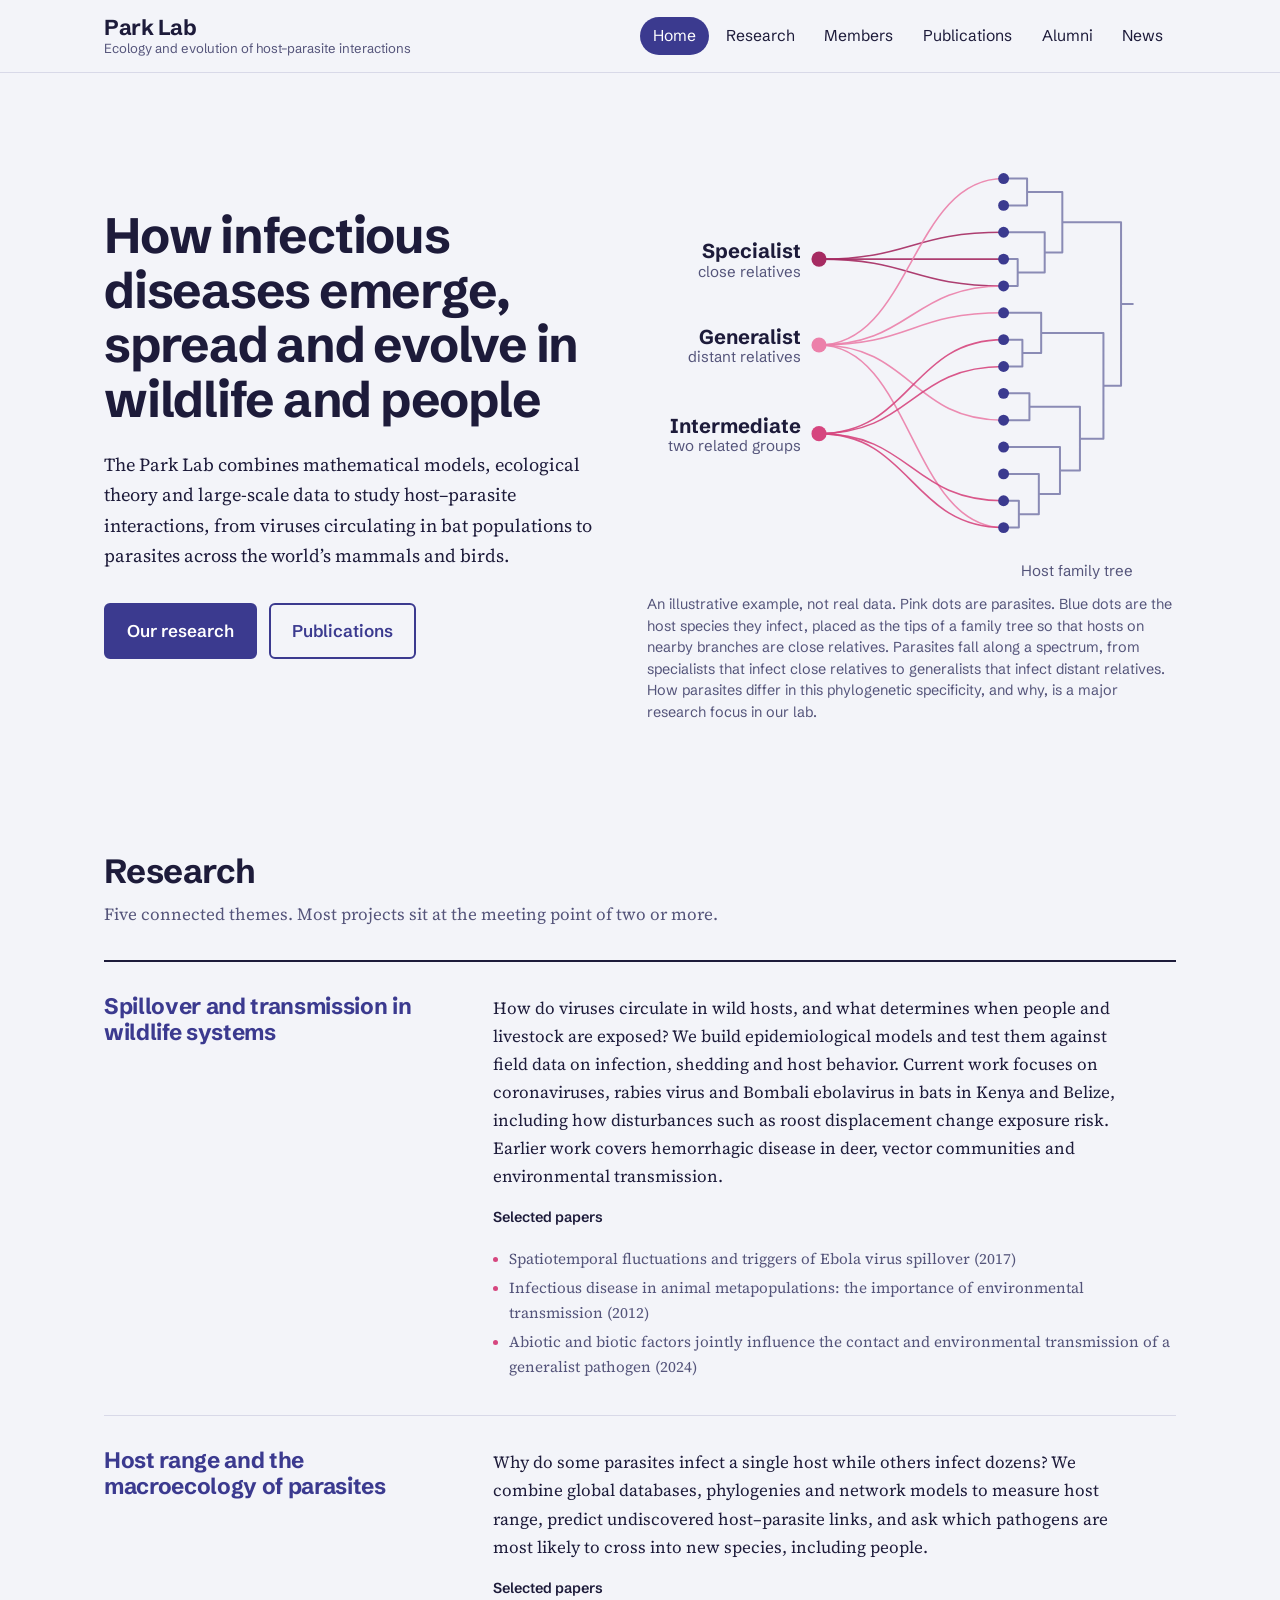
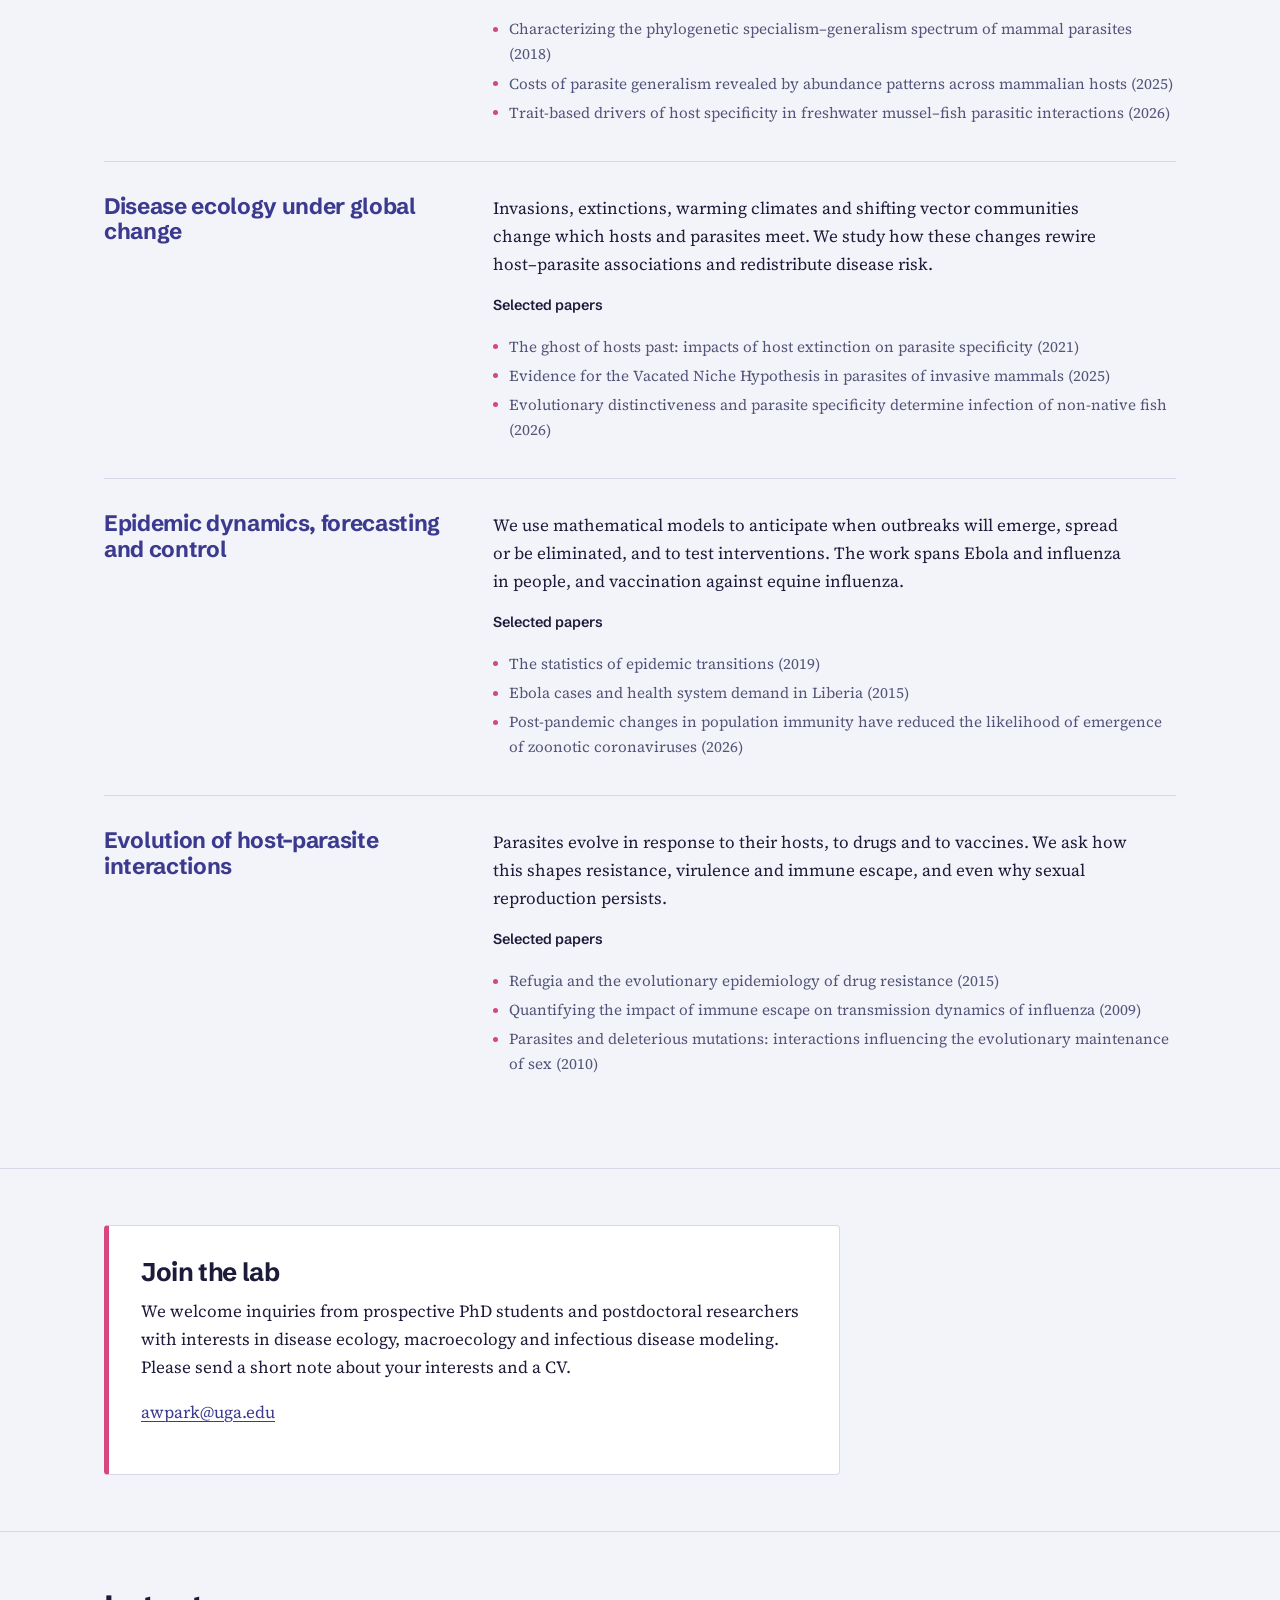
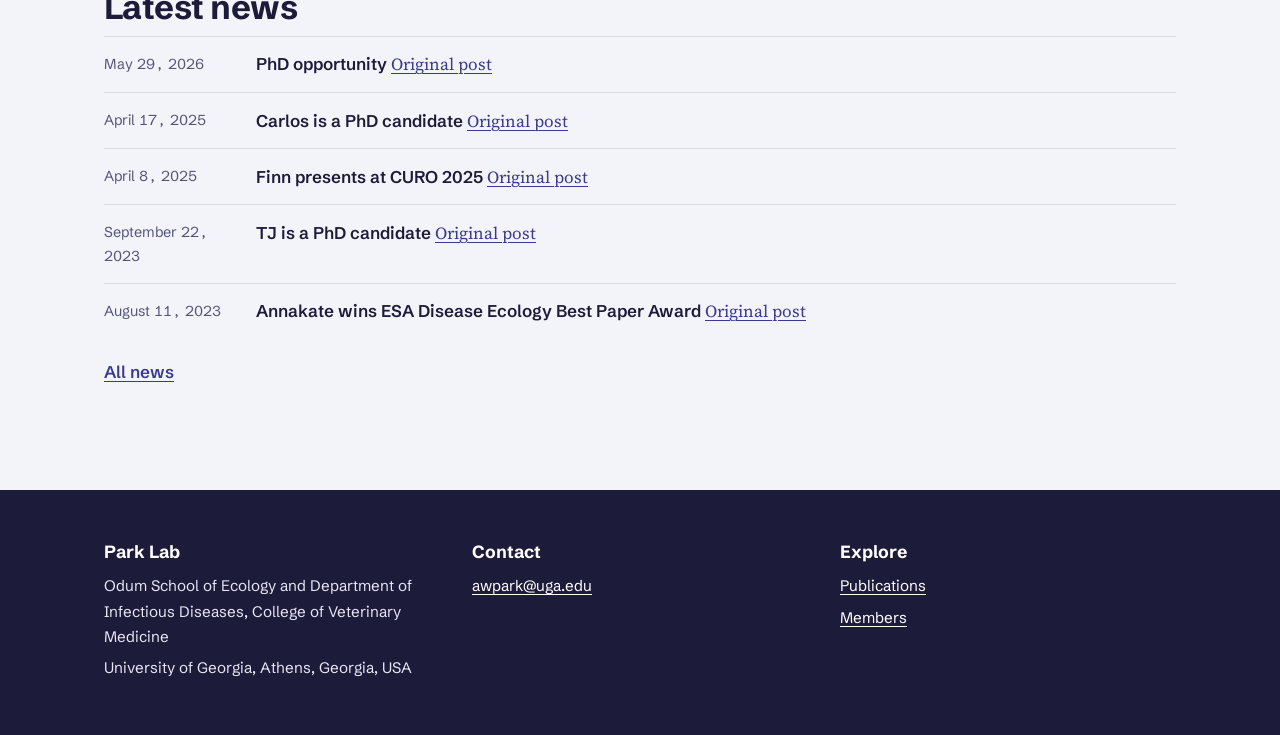
==== index.html @ bdc5aeef "initial site" ====
<!DOCTYPE html>
<html lang="en">
<head>
<meta charset="utf-8">
<meta name="viewport" content="width=device-width, initial-scale=1">
<title>Park Lab | Ecology and evolution of host–parasite interactions – University of Georgia</title>
<meta name="description" content="The Park Lab at the University of Georgia studies host–parasite interactions within hosts, in populations and communities, and across the globe.">
<link rel="icon" href="data:image/svg+xml,%3Csvg xmlns='http://www.w3.org/2000/svg' viewBox='0 0 32 32'%3E%3Ccircle cx='10' cy='16' r='7' fill='%23D6467F'/%3E%3Ccircle cx='23' cy='10' r='4' fill='%233B3A8F'/%3E%3Ccircle cx='23' cy='22' r='4' fill='%233B3A8F'/%3E%3C/svg%3E">
<link rel="preconnect" href="https://fonts.googleapis.com">
<link rel="preconnect" href="https://fonts.gstatic.com" crossorigin>
<link href="https://fonts.googleapis.com/css2?family=Schibsted+Grotesk:wght@500;600;700&family=Source+Serif+4:ital,opsz,wght@0,8..60,400;0,8..60,600;1,8..60,400&display=swap" rel="stylesheet">
<link rel="stylesheet" href="assets/style.css">
</head>
<body data-page="home">
<a class="skip" href="#main">Skip to content</a>
<header class="site-header" id="site-header"></header>

<main id="main" data-page="home">
  <section class="hero">
    <div class="wrap">
      <div>
        <h1>How infectious diseases emerge, spread and evolve in wildlife and people</h1>
        <p>The Park Lab combines mathematical models, ecological theory and large-scale data to study host–parasite interactions, from viruses circulating in bat populations to parasites across the world’s mammals and birds.</p>
        <div class="actions">
          <a class="btn primary" href="#research">Our research</a>
          <a class="btn secondary" href="publications.html">Publications</a>
        </div>
      </div>
      <figure class="net-figure">
<svg viewBox="0 0 630 520" role="img" aria-labelledby="net-title net-desc" xmlns="http://www.w3.org/2000/svg">
  <title id="net-title">Illustrative example of specialist, intermediate and generalist parasites</title>
  <desc id="net-desc">Fourteen host species are shown as the tips of an uneven family tree, so hosts on nearby branches are close relatives. A specialist parasite infects three hosts that sit together on one branch. An intermediate parasite infects two separate pairs of close relatives. A generalist parasite infects five hosts spread across the whole tree.</desc>
  <path class="n-tree" d="M453.0,40.0V72.0 M453.0,40.0H425.0 M453.0,72.0H425.0 M441.8,136.0V168.0 M441.8,136.0H425.0 M441.8,168.0H425.0 M474.0,104.0V152.0 M474.0,104.0H425.0 M474.0,152.0H441.8 M495.0,56.0V128.0 M495.0,56.0H453.0 M495.0,128.0H474.0 M447.4,232.0V264.0 M447.4,232.0H425.0 M447.4,264.0H425.0 M469.8,200.0V248.0 M469.8,200.0H425.0 M469.8,248.0H447.4 M455.8,296.0V328.0 M455.8,296.0H425.0 M455.8,328.0H425.0 M443.2,424.0V456.0 M443.2,424.0H425.0 M443.2,456.0H425.0 M467.0,392.0V440.0 M467.0,392.0H425.0 M467.0,440.0H443.2 M492.2,360.0V416.0 M492.2,360.0H425.0 M492.2,416.0H467.0 M516.0,312.0V388.0 M516.0,312.0H455.8 M516.0,388.0H492.2 M544.0,224.0V350.0 M544.0,224.0H469.8 M544.0,350.0H516.0 M565.0,92.0V287.0 M565.0,92.0H495.0 M565.0,287.0H544.0 M565.0,189.5h14"/>
  <g><path class="n-edge sp" d="M205,136.0 C315,136.0 315,104 425,104"/><path class="n-edge sp" d="M205,136.0 C315,136.0 315,136 425,136"/><path class="n-edge sp" d="M205,136.0 C315,136.0 315,168 425,168"/><path class="n-edge ge" d="M205,238.4 C315,238.4 315,40 425,40"/><path class="n-edge ge" d="M205,238.4 C315,238.4 315,168 425,168"/><path class="n-edge ge" d="M205,238.4 C315,238.4 315,200 425,200"/><path class="n-edge ge" d="M205,238.4 C315,238.4 315,328 425,328"/><path class="n-edge ge" d="M205,238.4 C315,238.4 315,456 425,456"/><path class="n-edge in" d="M205,344.0 C315,344.0 315,232 425,232"/><path class="n-edge in" d="M205,344.0 C315,344.0 315,264 425,264"/><path class="n-edge in" d="M205,344.0 C315,344.0 315,424 425,424"/><path class="n-edge in" d="M205,344.0 C315,344.0 315,456 425,456"/></g>
  <g><circle class="n-host" cx="425" cy="40" r="6.5"/><circle class="n-host" cx="425" cy="72" r="6.5"/><circle class="n-host" cx="425" cy="104" r="6.5"/><circle class="n-host" cx="425" cy="136" r="6.5"/><circle class="n-host" cx="425" cy="168" r="6.5"/><circle class="n-host" cx="425" cy="200" r="6.5"/><circle class="n-host" cx="425" cy="232" r="6.5"/><circle class="n-host" cx="425" cy="264" r="6.5"/><circle class="n-host" cx="425" cy="296" r="6.5"/><circle class="n-host" cx="425" cy="328" r="6.5"/><circle class="n-host" cx="425" cy="360" r="6.5"/><circle class="n-host" cx="425" cy="392" r="6.5"/><circle class="n-host" cx="425" cy="424" r="6.5"/><circle class="n-host" cx="425" cy="456" r="6.5"/></g>
  <g><circle class="n-par sp" cx="205" cy="136.0" r="9"/><circle class="n-par ge" cx="205" cy="238.4" r="9"/><circle class="n-par in" cx="205" cy="344.0" r="9"/></g>
  <text class="n-lab" x="183" y="135" text-anchor="end">Specialist</text><text class="n-sub" x="183" y="157" text-anchor="end">close relatives</text><text class="n-lab" x="183" y="237" text-anchor="end">Generalist</text><text class="n-sub" x="183" y="259" text-anchor="end">distant relatives</text><text class="n-lab" x="183" y="343" text-anchor="end">Intermediate</text><text class="n-sub" x="183" y="365" text-anchor="end">two related groups</text>
  <text class="n-sub" x="579" y="514" text-anchor="end">Host family tree</text>
</svg>
        <figcaption>An illustrative example, not real data. Pink dots are parasites. Blue dots are the host species they infect, placed as the tips of a family tree so that hosts on nearby branches are close relatives. Parasites fall along a spectrum, from specialists that infect close relatives to generalists that infect distant relatives. How parasites differ in this phylogenetic specificity, and why, is a major research focus in our lab.</figcaption>
      </figure>
    </div>
  </section>

  <section class="section" id="research">
    <div class="wrap">
      <h2 class="section-title">Research</h2>
      <p class="lede">Five connected themes. Most projects sit at the meeting point of two or more.</p>
      <!-- DRAFT: edit the themes in data/themes.js -->
      <div id="themes-list"></div>
    </div>
  </section>

  <section class="section" id="join">
    <div class="wrap">
      <div class="join">
        <h2>Join the lab</h2>
        <!-- DRAFT WORDING: replace with the text from your PhD opportunity post -->
        <p>We welcome inquiries from prospective PhD students and postdoctoral researchers with interests in disease ecology, macroecology and infectious disease modeling. Please send a short note about your interests and a CV.</p>
        <p><a href="mailto:awpark@uga.edu">awpark@uga.edu</a></p>
      </div>
    </div>
  </section>

  <section class="section">
    <div class="wrap">
      <h2 class="section-title">Latest news</h2>
      <ul class="news-list" id="latest-news"></ul>
      <a class="more" href="news.html">All news</a>
    </div>
  </section>
</main>

<footer class="site-footer" id="site-footer"></footer>
<script src="data/themes.js"></script>
<script src="data/people.js"></script>
<script src="data/news.js"></script>
<script src="data/publications.js"></script>
<script src="assets/site.js"></script>
</body>
</html>
---- assets/style.css ----
/* Park Lab site styles.
   Colors come from the hematoxylin (blue-violet) and eosin (pink) stains used on parasitology slides. */
:root {
  --glass: #F3F4F9;
  --panel: #FFFFFF;
  --ink: #1D1B3A;
  --muted: #54547A;
  --hema: #3B3A8F;
  --eosin: #D6467F;
  --eosin-deep: #A62B62;
  --line: #D8D9E8;
  --max: 1120px;
  --serif: "Source Serif 4", Georgia, "Times New Roman", serif;
  --sans: "Schibsted Grotesk", system-ui, -apple-system, "Segoe UI", Roboto, sans-serif;
}
*, *::before, *::after { box-sizing: border-box; }
html { scroll-behavior: smooth; }
body {
  margin: 0; background: var(--glass); color: var(--ink);
  font-family: var(--serif); font-size: 1.0625rem; line-height: 1.65;
  -webkit-font-smoothing: antialiased;
}
img { max-width: 100%; display: block; }
a { color: var(--hema); text-underline-offset: 3px; text-decoration-thickness: 1px; }
a:hover { color: var(--eosin-deep); }
:focus-visible { outline: 3px solid var(--eosin); outline-offset: 3px; border-radius: 2px; }
.skip { position: absolute; left: -999px; top: 0; background: var(--ink); color: #fff; padding: .6rem 1rem; z-index: 20; }
.skip:focus { left: 0; }
.wrap { max-width: var(--max); margin: 0 auto; padding: 0 1.5rem; }
h1, h2, h3, .sans { font-family: var(--sans); }
h1, h2, h3 { line-height: 1.15; letter-spacing: -0.015em; margin: 0; }

/* Header */
.site-header { border-bottom: 1px solid var(--line); background: var(--glass); }
.site-header .wrap { display: flex; align-items: center; justify-content: space-between; gap: 1rem; padding-top: 1rem; padding-bottom: 1rem; flex-wrap: wrap; }
.brand { text-decoration: none; color: var(--ink); display: flex; flex-direction: column; line-height: 1.15; }
.brand strong { font-family: var(--sans); font-size: 1.35rem; font-weight: 700; letter-spacing: -0.02em; }
.brand span { font-family: var(--sans); font-size: .82rem; color: var(--muted); }
.site-nav { display: flex; gap: .25rem; flex-wrap: wrap; font-family: var(--sans); font-size: .98rem; }
.site-nav a { text-decoration: none; color: var(--ink); padding: .4rem .8rem; border-radius: 999px; }
.site-nav a:hover { background: #E4E5F2; color: var(--ink); }
.site-nav a[aria-current="page"] { background: var(--hema); color: #fff; }

/* Page structure */
main { display: block; }
.page-head { padding: 3.5rem 0 1.5rem; }
.page-head h1 { font-size: clamp(2rem, 4vw, 2.9rem); font-weight: 700; }
.page-head p { max-width: 42rem; color: var(--muted); margin: .9rem 0 0; font-size: 1.1rem; }
.section { padding: 3.5rem 0; }
.section + .section { border-top: 1px solid var(--line); }
.section-title { font-size: clamp(1.6rem, 3vw, 2.1rem); font-weight: 700; margin-bottom: .6rem; }
.lede { max-width: 40rem; color: var(--muted); margin: 0 0 2rem; }

/* Hero */
.hero { padding: 4.5rem 0 4.5rem; }
.hero .wrap { display: grid; grid-template-columns: minmax(0, 1fr) minmax(0, 1.05fr); gap: 2.5rem; align-items: center; }
.hero h1 { font-size: clamp(2.1rem, 3.9vw, 3.1rem); font-weight: 700; letter-spacing: -0.025em; line-height: 1.1; }
.hero p { font-size: 1.15rem; max-width: 34rem; margin: 1.4rem 0 0; }
.actions { display: flex; gap: .8rem; flex-wrap: wrap; margin-top: 2rem; }
.btn { font-family: var(--sans); font-weight: 600; text-decoration: none; padding: .75rem 1.3rem; border-radius: 6px; border: 2px solid var(--hema); display: inline-block; }
.btn.primary { background: var(--hema); color: #fff; }
.btn.primary:hover { background: var(--ink); border-color: var(--ink); color: #fff; }
.btn.secondary { color: var(--hema); background: transparent; }
.btn.secondary:hover { background: var(--hema); color: #fff; }
.net-figure { margin: 0; }
.net-figure svg { width: 100%; height: auto; display: block; }
.net-figure figcaption { font-family: var(--sans); font-size: .9rem; line-height: 1.5; color: var(--muted); margin-top: .8rem; max-width: 34rem; }
.n-tree { fill: none; stroke: #8A8BB5; stroke-width: 2.4; stroke-linecap: round; stroke-linejoin: round; }
.n-edge { fill: none; stroke-width: 1.9; opacity: .9; }
/* Three shades of the same pink: deeper = more specific */
.n-edge.sp { stroke: #A62B62; }
.n-edge.in { stroke: #D6467F; }
.n-edge.ge { stroke: #EC80AA; }
.n-host { fill: var(--hema); }
.n-par.sp { fill: #A62B62; }
.n-par.in { fill: #D6467F; }
.n-par.ge { fill: #EC80AA; }
.n-lab { font-family: var(--sans); font-weight: 700; font-size: 24px; fill: var(--ink); }
.n-sub { font-family: var(--sans); font-size: 18px; fill: var(--muted); }

/* Themes */
.theme { display: grid; grid-template-columns: minmax(0, 1fr) minmax(0, 2fr); gap: 1.5rem 3rem; padding: 2rem 0; border-top: 1px solid var(--line); }
.theme:first-of-type { border-top: 2px solid var(--ink); }
.theme h3 { font-size: 1.4rem; font-weight: 700; color: var(--hema); }
.theme p { margin: 0 0 1rem; max-width: 40rem; }
.papers { list-style: none; margin: 0; padding: 0; font-size: .95rem; color: var(--muted); }
.papers li { margin: .25rem 0; padding-left: 1rem; position: relative; }
.papers li::before { content: ""; position: absolute; left: 0; top: .7em; width: 5px; height: 5px; border-radius: 50%; background: var(--eosin); }
.papers-label { font-family: var(--sans); font-size: .9rem; font-weight: 600; margin: 0 0 .3rem; color: var(--ink); }

/* Join band */
.join { background: var(--panel); border: 1px solid var(--line); border-left: 5px solid var(--eosin); padding: 2rem; border-radius: 4px; max-width: 46rem; }
.join h2 { font-size: 1.6rem; margin-bottom: .6rem; }
.join p { margin: 0 0 1rem; }

/* News */
.news-list { list-style: none; padding: 0; margin: 0; }
.news-list li { display: grid; grid-template-columns: 8.5rem minmax(0, 1fr); gap: 1rem; padding: .85rem 0; border-top: 1px solid var(--line); }
.news-list time { font-family: var(--sans); font-size: .9rem; color: var(--muted); font-variant-numeric: tabular-nums; padding-top: .15rem; }
.news-list .t { font-weight: 600; font-family: var(--sans); }
.news-list details summary { cursor: pointer; font-family: var(--sans); font-weight: 600; }
.news-list .body { margin: .5rem 0 0; color: var(--ink); }
.year-heading { font-family: var(--sans); font-size: 1.3rem; font-weight: 700; color: var(--hema); margin: 2.5rem 0 .6rem; }
.more { font-family: var(--sans); font-weight: 600; margin-top: 1.2rem; display: inline-block; }

/* People */
.people-grid { display: grid; grid-template-columns: repeat(auto-fill, minmax(260px, 1fr)); gap: 2.5rem 2rem; }
.person .photo, .alum .photo, .pi .photo { background: #E4E5F2; overflow: hidden; }
.person .photo { aspect-ratio: 4 / 5; border-radius: 4px; margin-bottom: 1rem; }
.photo img { width: 100%; height: 100%; object-fit: cover; }
.initials { width: 100%; height: 100%; display: grid; place-items: center; font-family: var(--sans); font-weight: 700; font-size: 2.6rem; color: var(--hema); letter-spacing: .02em; }
.person h3 { font-size: 1.3rem; }
.role { font-family: var(--sans); font-size: .92rem; color: var(--eosin-deep); font-weight: 600; margin: .15rem 0 .6rem; }
.person p { margin: 0 0 .6rem; font-size: 1rem; }
.links { font-family: var(--sans); font-size: .92rem; display: flex; flex-wrap: wrap; gap: .3rem 1rem; }
.pi { display: grid; grid-template-columns: minmax(200px, 300px) minmax(0, 1fr); gap: 2.5rem; margin-bottom: 3.5rem; padding-bottom: 3.5rem; border-bottom: 1px solid var(--line); }
.pi .photo { aspect-ratio: 4 / 5; border-radius: 4px; }
.pi h3 { font-size: 1.8rem; }
.pi p { font-size: 1.1rem; }
.alum-group { margin-top: 2.5rem; }
.alum-group h2 { font-size: 1.4rem; margin-bottom: 1rem; color: var(--hema); }
.alum-grid { display: grid; grid-template-columns: repeat(auto-fill, minmax(340px, 1fr)); gap: 1.6rem 2.5rem; }
.alum { display: grid; grid-template-columns: 64px minmax(0, 1fr); gap: 1rem; align-items: start; }
.alum .photo { width: 64px; height: 64px; border-radius: 50%; }
.alum .initials { font-size: 1.15rem; }
.alum h3 { font-size: 1.05rem; }
.alum .role { margin: 0 0 .3rem; }
.alum p { margin: 0; font-size: .96rem; line-height: 1.55; }
.alum p.next { margin-top: .45rem; font-family: var(--sans); font-size: .9rem; line-height: 1.45; }
.alum p.next strong { color: var(--eosin-deep); }

/* Publications */
.pub-tools { display: flex; align-items: center; gap: 1rem; flex-wrap: wrap; margin: 0 0 1rem; font-family: var(--sans); }
.pub-tools input { font: inherit; padding: .7rem 1rem; border: 2px solid var(--line); border-radius: 6px; background: var(--panel); min-width: min(100%, 22rem); color: var(--ink); }
.pub-tools input:focus-visible { border-color: var(--hema); outline-offset: 2px; }
.pub-count { color: var(--muted); font-size: .95rem; }
.year-block { display: grid; grid-template-columns: 5.5rem minmax(0, 1fr); gap: 1rem; padding: 1.4rem 0; border-top: 1px solid var(--line); }
.year-block h2 { font-size: 1.35rem; color: var(--hema); position: sticky; top: 1rem; align-self: start; }
.pubs { list-style: none; margin: 0; padding: 0; }
.pubs li { margin: 0 0 1rem; font-size: 1rem; line-height: 1.55; max-width: 48rem; }
.pubs .ptitle { font-weight: 600; }
.pubs .pauth { color: var(--muted); }
.pubs a.doi { font-family: var(--sans); font-size: .82rem; font-weight: 600; margin-left: .25rem; padding: 0 .4rem; border: 1px solid var(--line); border-radius: 4px; text-decoration: none; background: var(--panel); }
.pubs a.doi:hover { border-color: var(--eosin-deep); }
.empty { padding: 2rem 0; color: var(--muted); }

/* Footer */
.site-footer { background: var(--ink); color: #E6E6F5; margin-top: 3rem; padding: 3rem 0; font-family: var(--sans); font-size: .95rem; }
.site-footer a { color: #fff; }
.site-footer a:hover { color: #FFB3D0; }
.site-footer .wrap { display: grid; grid-template-columns: repeat(auto-fit, minmax(240px, 1fr)); gap: 2rem; }
.site-footer strong { display: block; font-size: 1.1rem; margin-bottom: .4rem; color: #fff; }
.site-footer p { margin: 0 0 .4rem; }

@media (max-width: 820px) {
  .hero .wrap, .theme, .pi { grid-template-columns: 1fr; }
  .pi .photo { max-width: 260px; }
  .year-block { grid-template-columns: 1fr; gap: .4rem; }
  .year-block h2 { position: static; }
  .news-list li { grid-template-columns: 1fr; gap: .1rem; }
  .theme { gap: .8rem; }
}
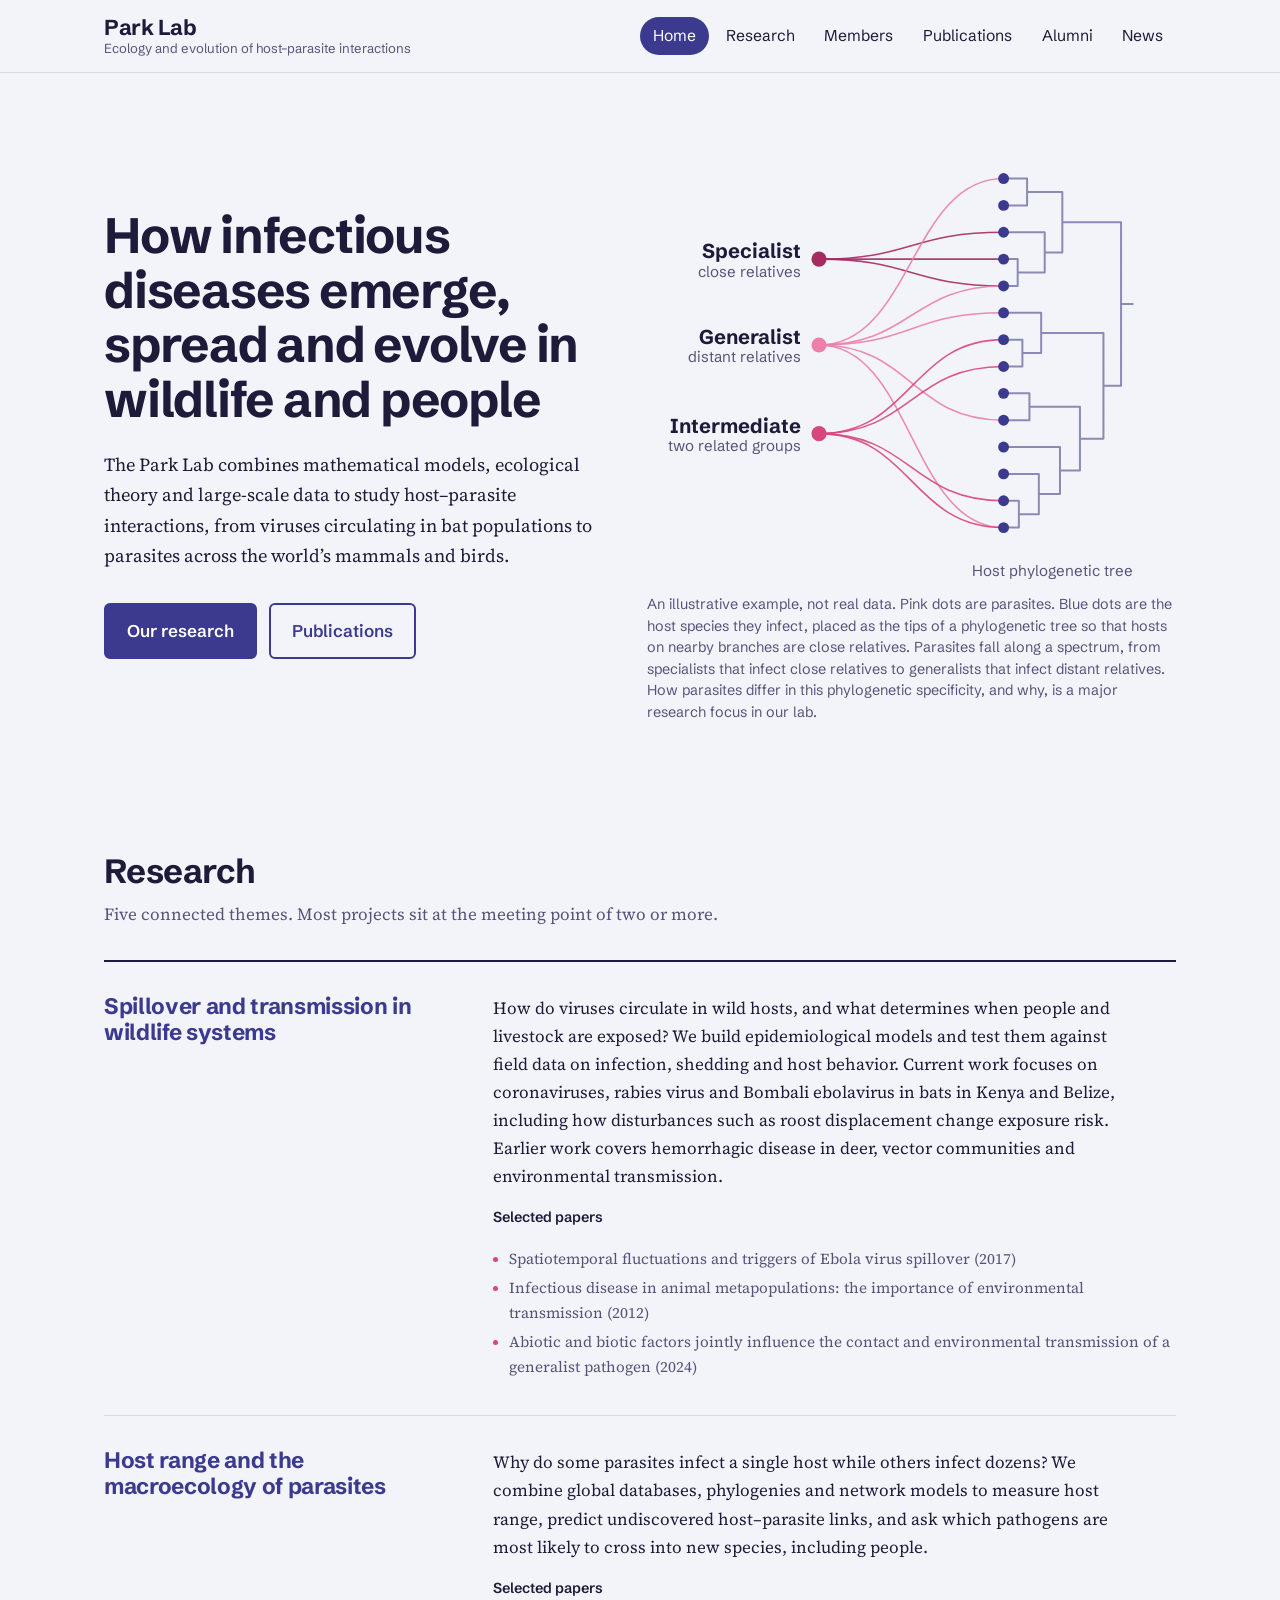
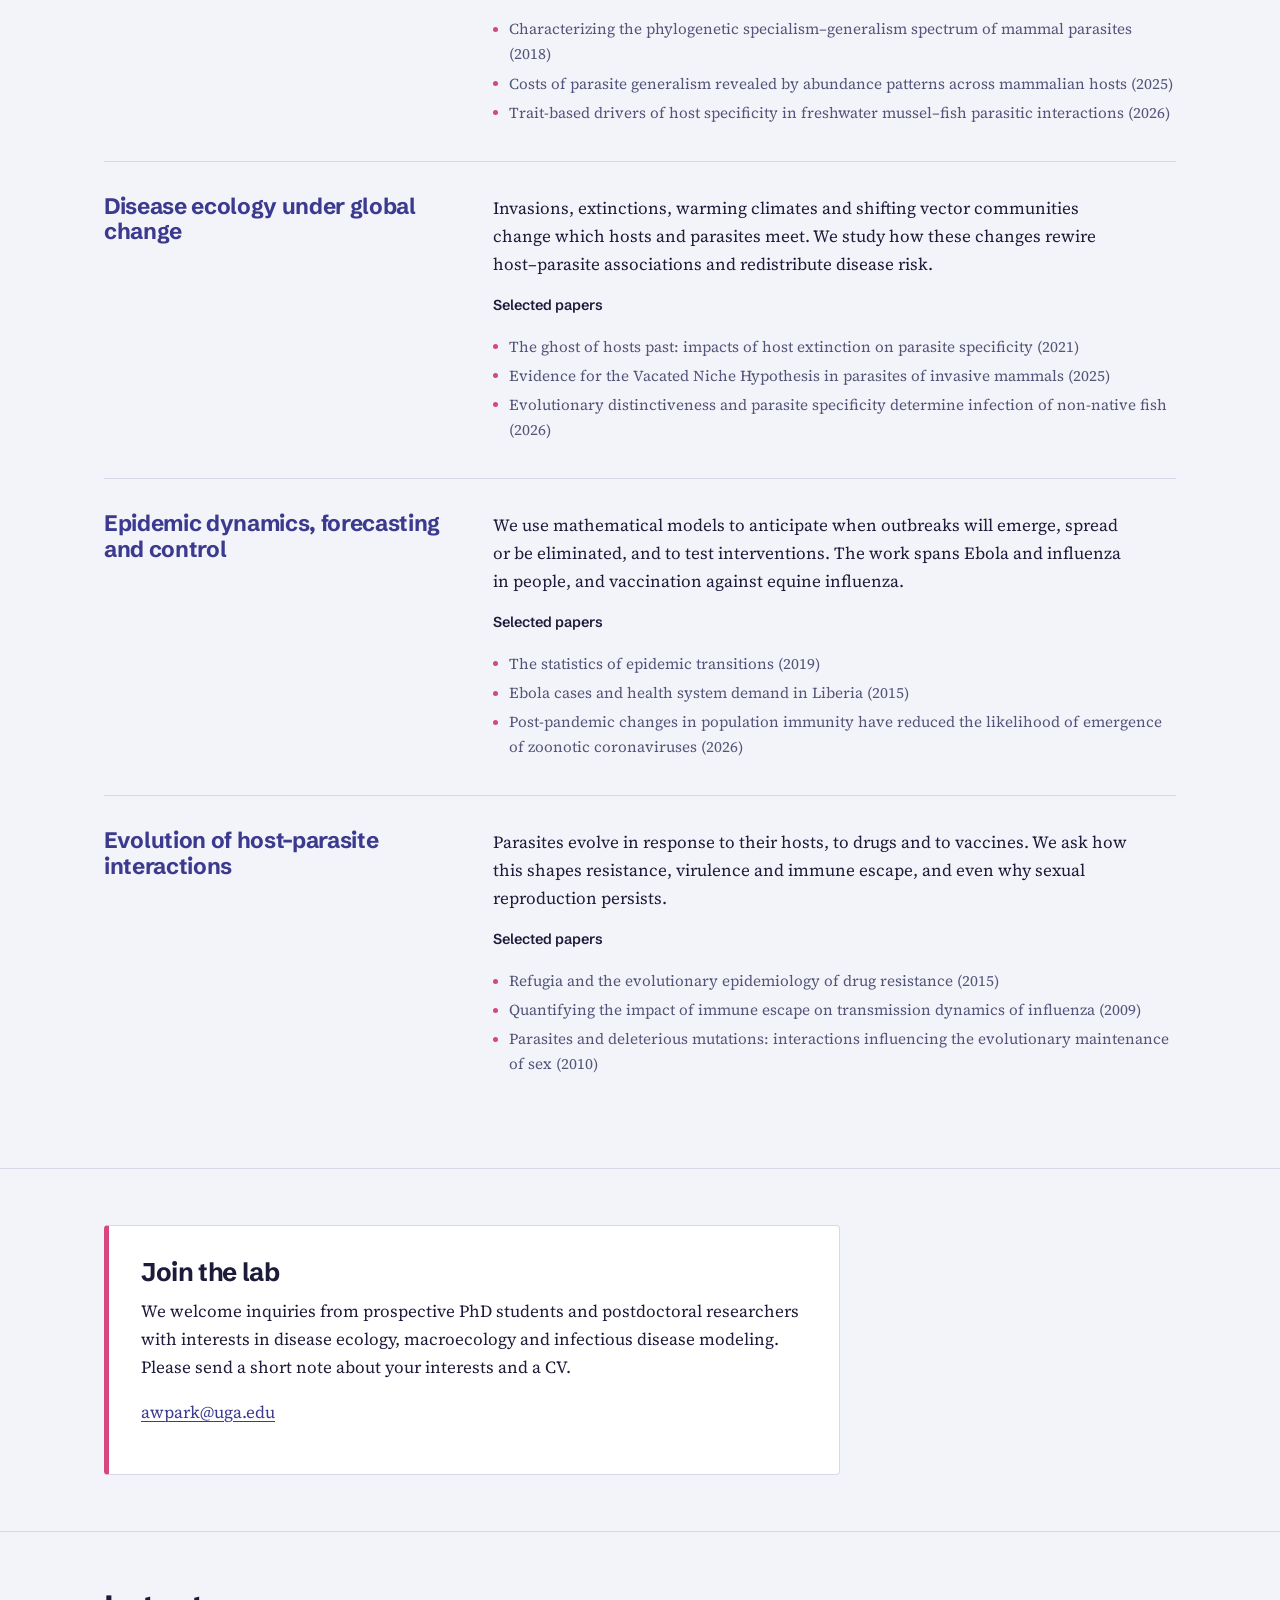
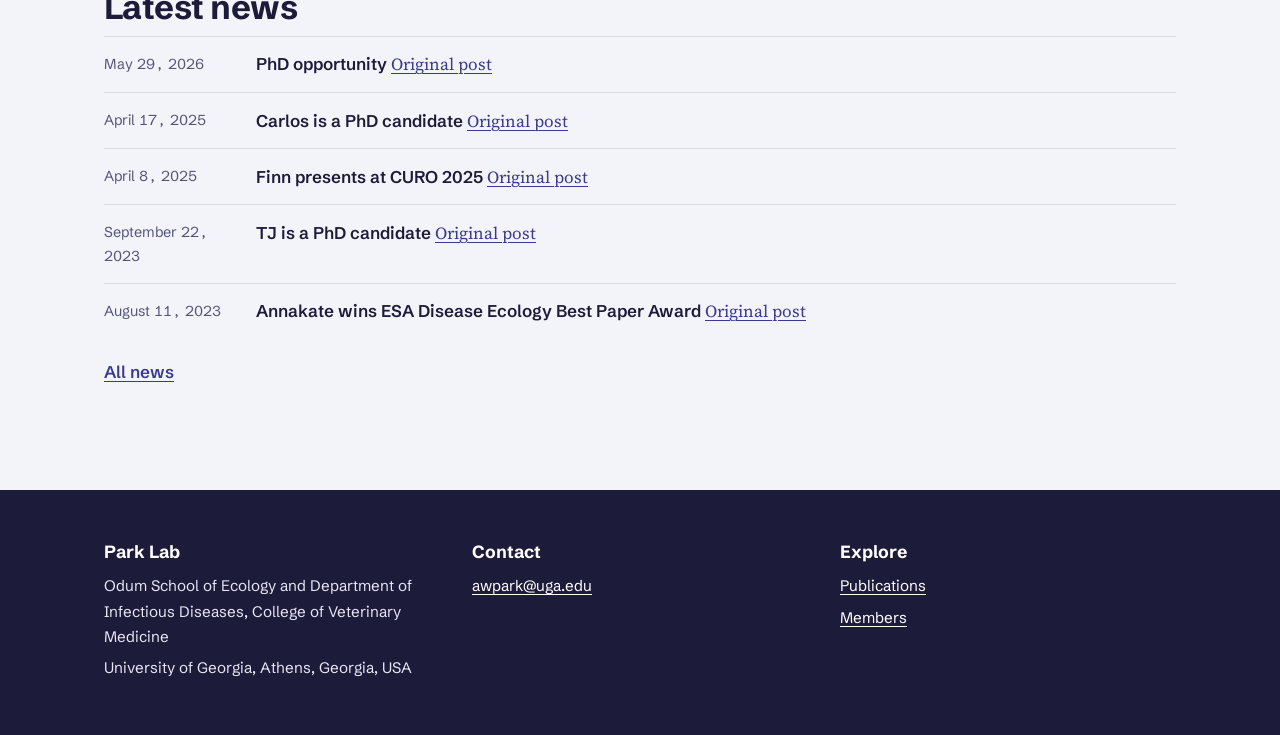
==== commit b2652da6: "replaced "family tree" with "phylogenetic tree"" ====
--- a/index.html
+++ b/index.html
@@ -29,15 +29,15 @@
       <figure class="net-figure">
 <svg viewBox="0 0 630 520" role="img" aria-labelledby="net-title net-desc" xmlns="http://www.w3.org/2000/svg">
   <title id="net-title">Illustrative example of specialist, intermediate and generalist parasites</title>
-  <desc id="net-desc">Fourteen host species are shown as the tips of an uneven family tree, so hosts on nearby branches are close relatives. A specialist parasite infects three hosts that sit together on one branch. An intermediate parasite infects two separate pairs of close relatives. A generalist parasite infects five hosts spread across the whole tree.</desc>
+  <desc id="net-desc">Fourteen host species are shown as the tips of an uneven phylogenetic tree, so hosts on nearby branches are close relatives. A specialist parasite infects three hosts that sit together on one branch. An intermediate parasite infects two separate pairs of close relatives. A generalist parasite infects five hosts spread across the whole tree.</desc>
   <path class="n-tree" d="M453.0,40.0V72.0 M453.0,40.0H425.0 M453.0,72.0H425.0 M441.8,136.0V168.0 M441.8,136.0H425.0 M441.8,168.0H425.0 M474.0,104.0V152.0 M474.0,104.0H425.0 M474.0,152.0H441.8 M495.0,56.0V128.0 M495.0,56.0H453.0 M495.0,128.0H474.0 M447.4,232.0V264.0 M447.4,232.0H425.0 M447.4,264.0H425.0 M469.8,200.0V248.0 M469.8,200.0H425.0 M469.8,248.0H447.4 M455.8,296.0V328.0 M455.8,296.0H425.0 M455.8,328.0H425.0 M443.2,424.0V456.0 M443.2,424.0H425.0 M443.2,456.0H425.0 M467.0,392.0V440.0 M467.0,392.0H425.0 M467.0,440.0H443.2 M492.2,360.0V416.0 M492.2,360.0H425.0 M492.2,416.0H467.0 M516.0,312.0V388.0 M516.0,312.0H455.8 M516.0,388.0H492.2 M544.0,224.0V350.0 M544.0,224.0H469.8 M544.0,350.0H516.0 M565.0,92.0V287.0 M565.0,92.0H495.0 M565.0,287.0H544.0 M565.0,189.5h14"/>
   <g><path class="n-edge sp" d="M205,136.0 C315,136.0 315,104 425,104"/><path class="n-edge sp" d="M205,136.0 C315,136.0 315,136 425,136"/><path class="n-edge sp" d="M205,136.0 C315,136.0 315,168 425,168"/><path class="n-edge ge" d="M205,238.4 C315,238.4 315,40 425,40"/><path class="n-edge ge" d="M205,238.4 C315,238.4 315,168 425,168"/><path class="n-edge ge" d="M205,238.4 C315,238.4 315,200 425,200"/><path class="n-edge ge" d="M205,238.4 C315,238.4 315,328 425,328"/><path class="n-edge ge" d="M205,238.4 C315,238.4 315,456 425,456"/><path class="n-edge in" d="M205,344.0 C315,344.0 315,232 425,232"/><path class="n-edge in" d="M205,344.0 C315,344.0 315,264 425,264"/><path class="n-edge in" d="M205,344.0 C315,344.0 315,424 425,424"/><path class="n-edge in" d="M205,344.0 C315,344.0 315,456 425,456"/></g>
   <g><circle class="n-host" cx="425" cy="40" r="6.5"/><circle class="n-host" cx="425" cy="72" r="6.5"/><circle class="n-host" cx="425" cy="104" r="6.5"/><circle class="n-host" cx="425" cy="136" r="6.5"/><circle class="n-host" cx="425" cy="168" r="6.5"/><circle class="n-host" cx="425" cy="200" r="6.5"/><circle class="n-host" cx="425" cy="232" r="6.5"/><circle class="n-host" cx="425" cy="264" r="6.5"/><circle class="n-host" cx="425" cy="296" r="6.5"/><circle class="n-host" cx="425" cy="328" r="6.5"/><circle class="n-host" cx="425" cy="360" r="6.5"/><circle class="n-host" cx="425" cy="392" r="6.5"/><circle class="n-host" cx="425" cy="424" r="6.5"/><circle class="n-host" cx="425" cy="456" r="6.5"/></g>
   <g><circle class="n-par sp" cx="205" cy="136.0" r="9"/><circle class="n-par ge" cx="205" cy="238.4" r="9"/><circle class="n-par in" cx="205" cy="344.0" r="9"/></g>
   <text class="n-lab" x="183" y="135" text-anchor="end">Specialist</text><text class="n-sub" x="183" y="157" text-anchor="end">close relatives</text><text class="n-lab" x="183" y="237" text-anchor="end">Generalist</text><text class="n-sub" x="183" y="259" text-anchor="end">distant relatives</text><text class="n-lab" x="183" y="343" text-anchor="end">Intermediate</text><text class="n-sub" x="183" y="365" text-anchor="end">two related groups</text>
-  <text class="n-sub" x="579" y="514" text-anchor="end">Host family tree</text>
+  <text class="n-sub" x="579" y="514" text-anchor="end">Host phylogenetic tree</text>
 </svg>
-        <figcaption>An illustrative example, not real data. Pink dots are parasites. Blue dots are the host species they infect, placed as the tips of a family tree so that hosts on nearby branches are close relatives. Parasites fall along a spectrum, from specialists that infect close relatives to generalists that infect distant relatives. How parasites differ in this phylogenetic specificity, and why, is a major research focus in our lab.</figcaption>
+        <figcaption>An illustrative example, not real data. Pink dots are parasites. Blue dots are the host species they infect, placed as the tips of a phylogenetic tree so that hosts on nearby branches are close relatives. Parasites fall along a spectrum, from specialists that infect close relatives to generalists that infect distant relatives. How parasites differ in this phylogenetic specificity, and why, is a major research focus in our lab.</figcaption>
       </figure>
     </div>
   </section>
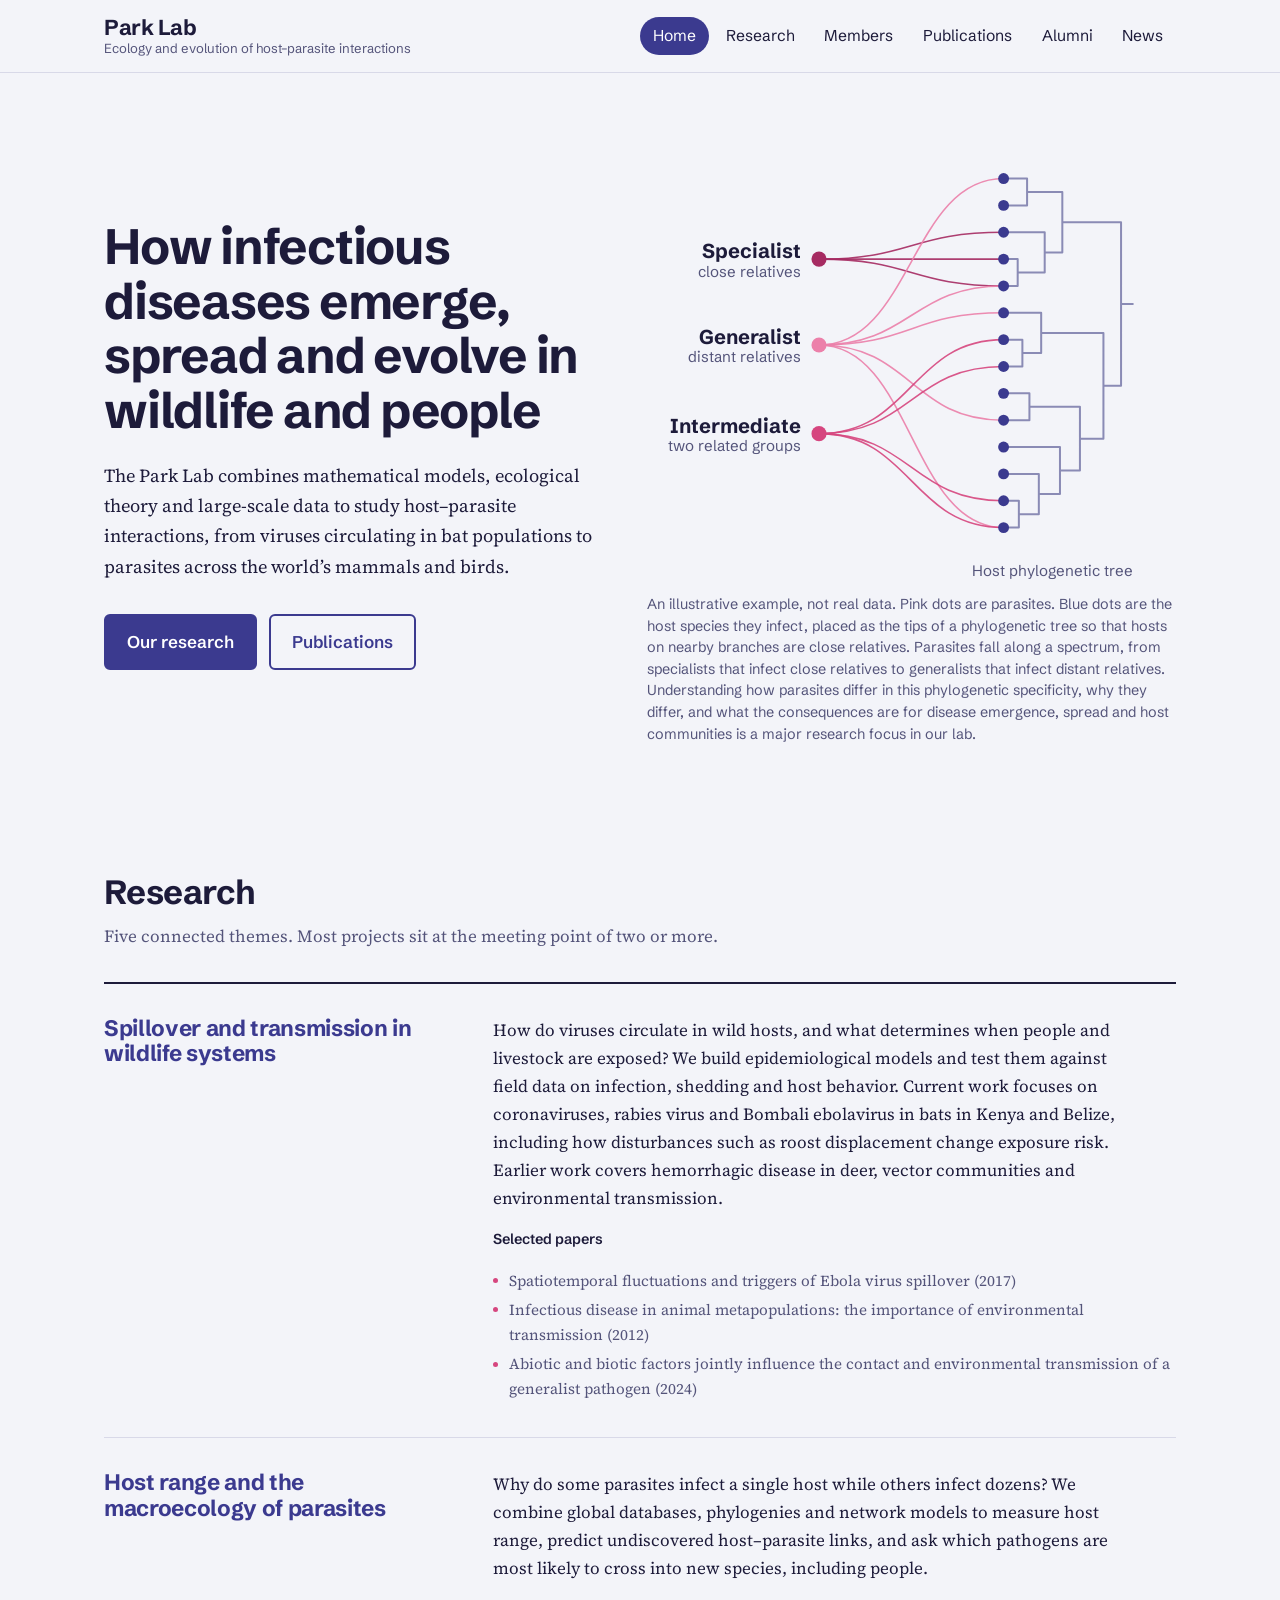
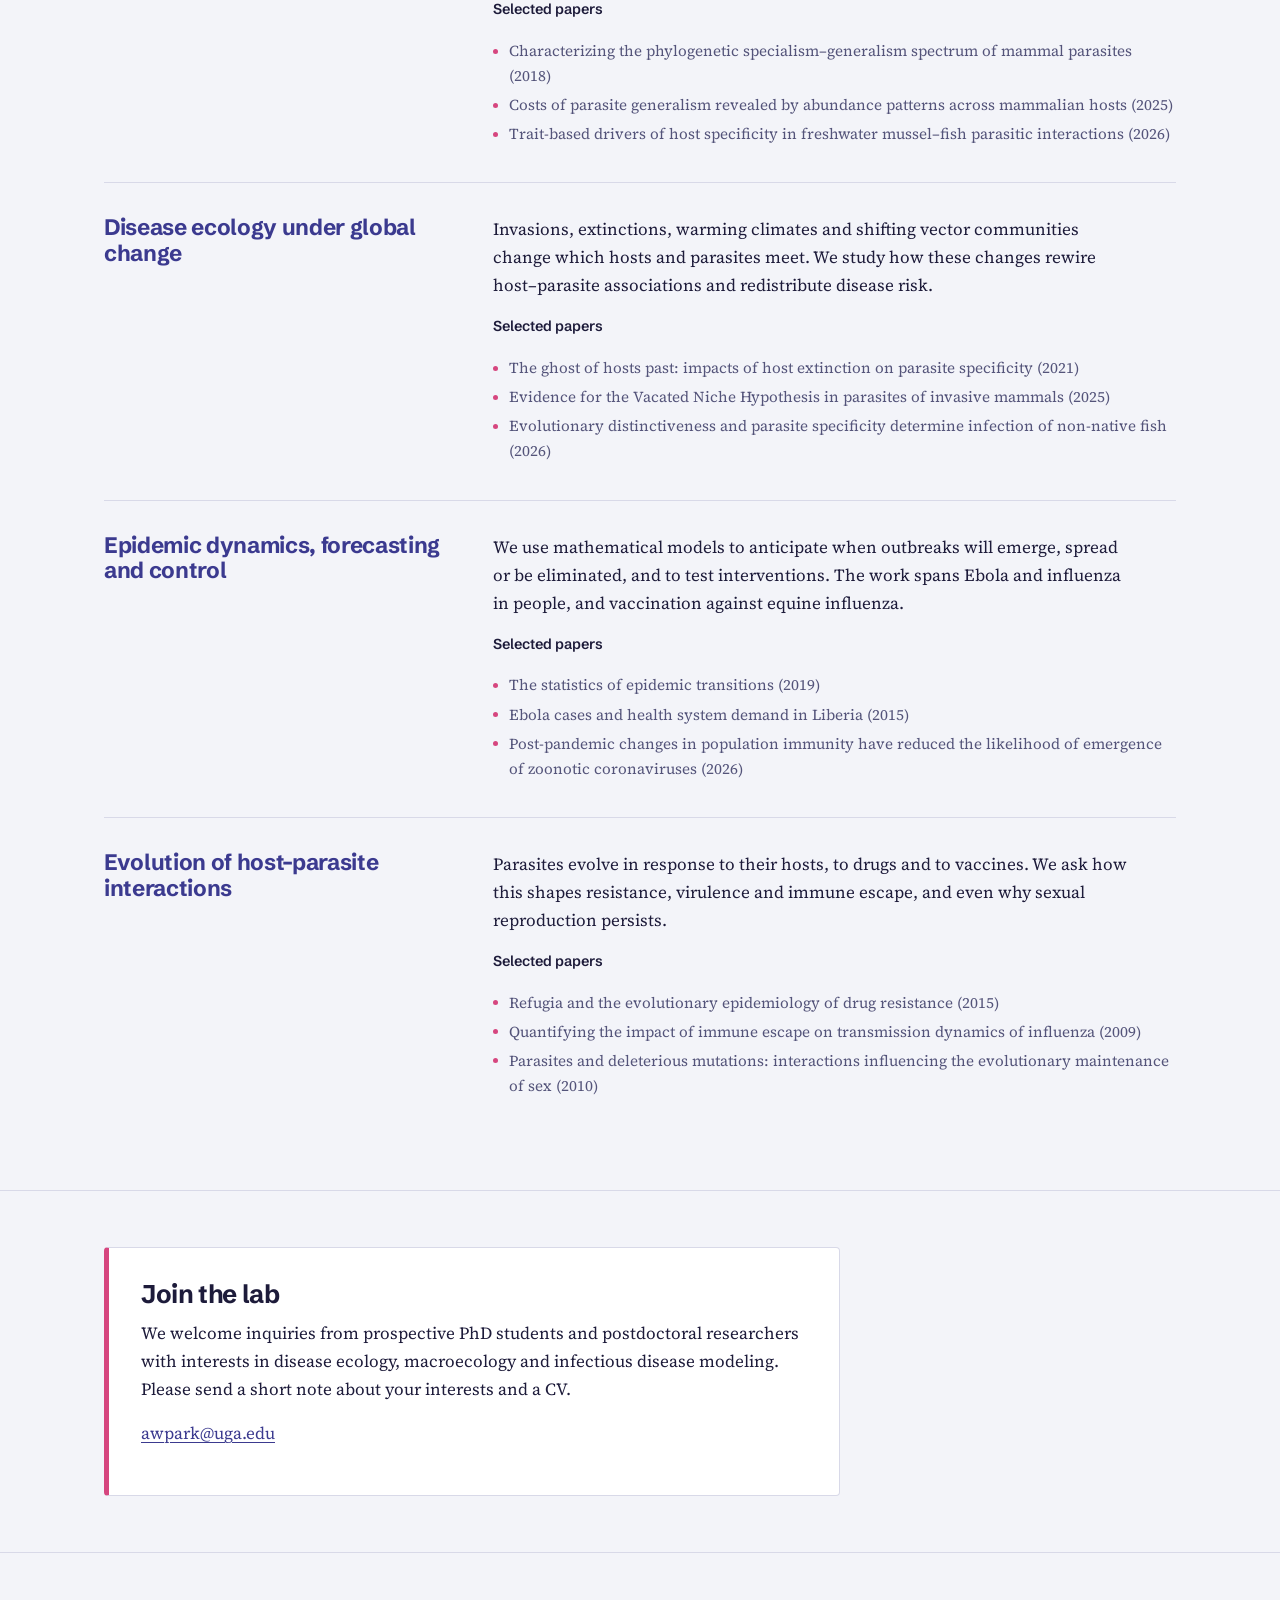
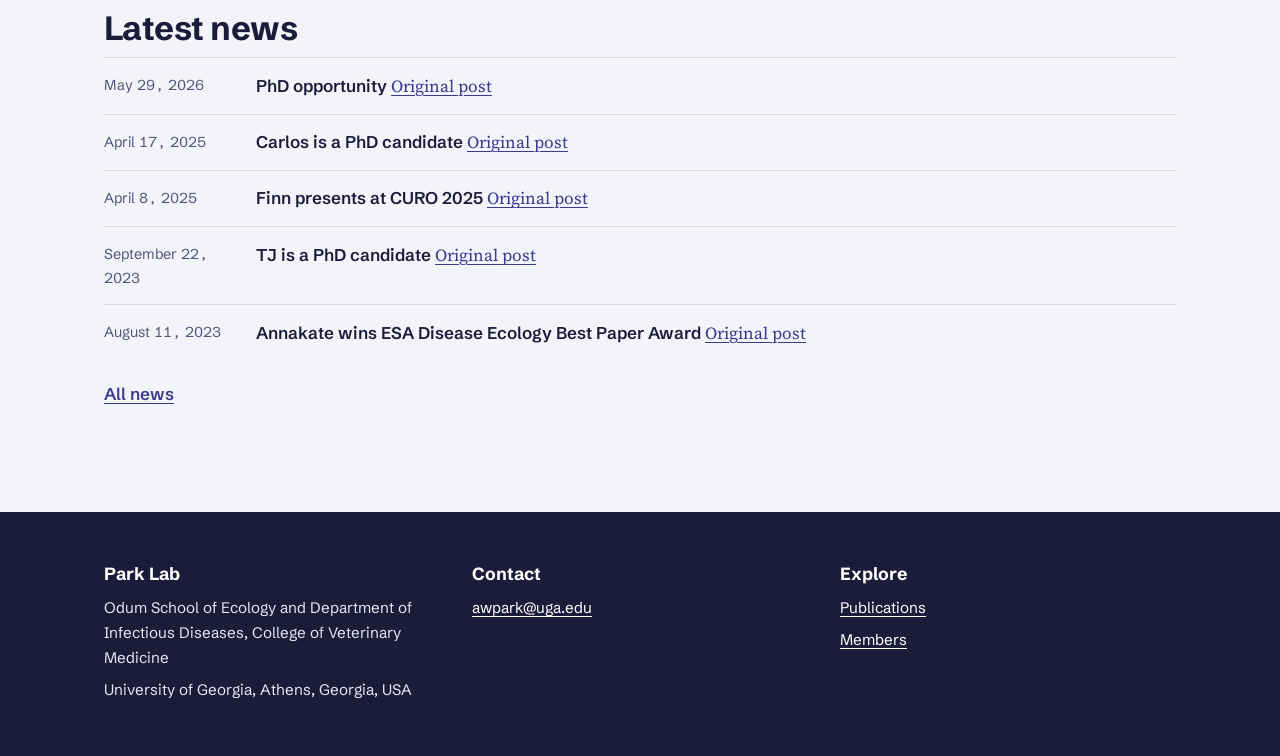
==== commit 38939834: "Add files via upload This extends the figure caption to comment on what the consequences of certain " ====
--- a/index.html
+++ b/index.html
@@ -37,7 +37,7 @@
   <text class="n-lab" x="183" y="135" text-anchor="end">Specialist</text><text class="n-sub" x="183" y="157" text-anchor="end">close relatives</text><text class="n-lab" x="183" y="237" text-anchor="end">Generalist</text><text class="n-sub" x="183" y="259" text-anchor="end">distant relatives</text><text class="n-lab" x="183" y="343" text-anchor="end">Intermediate</text><text class="n-sub" x="183" y="365" text-anchor="end">two related groups</text>
   <text class="n-sub" x="579" y="514" text-anchor="end">Host phylogenetic tree</text>
 </svg>
-        <figcaption>An illustrative example, not real data. Pink dots are parasites. Blue dots are the host species they infect, placed as the tips of a phylogenetic tree so that hosts on nearby branches are close relatives. Parasites fall along a spectrum, from specialists that infect close relatives to generalists that infect distant relatives. How parasites differ in this phylogenetic specificity, and why, is a major research focus in our lab.</figcaption>
+        <figcaption>An illustrative example, not real data. Pink dots are parasites. Blue dots are the host species they infect, placed as the tips of a phylogenetic tree so that hosts on nearby branches are close relatives. Parasites fall along a spectrum, from specialists that infect close relatives to generalists that infect distant relatives. Understanding how parasites differ in this phylogenetic specificity, why they differ, and what the consequences are for disease emergence, spread and host communities is a major research focus in our lab.</figcaption>
       </figure>
     </div>
   </section>
